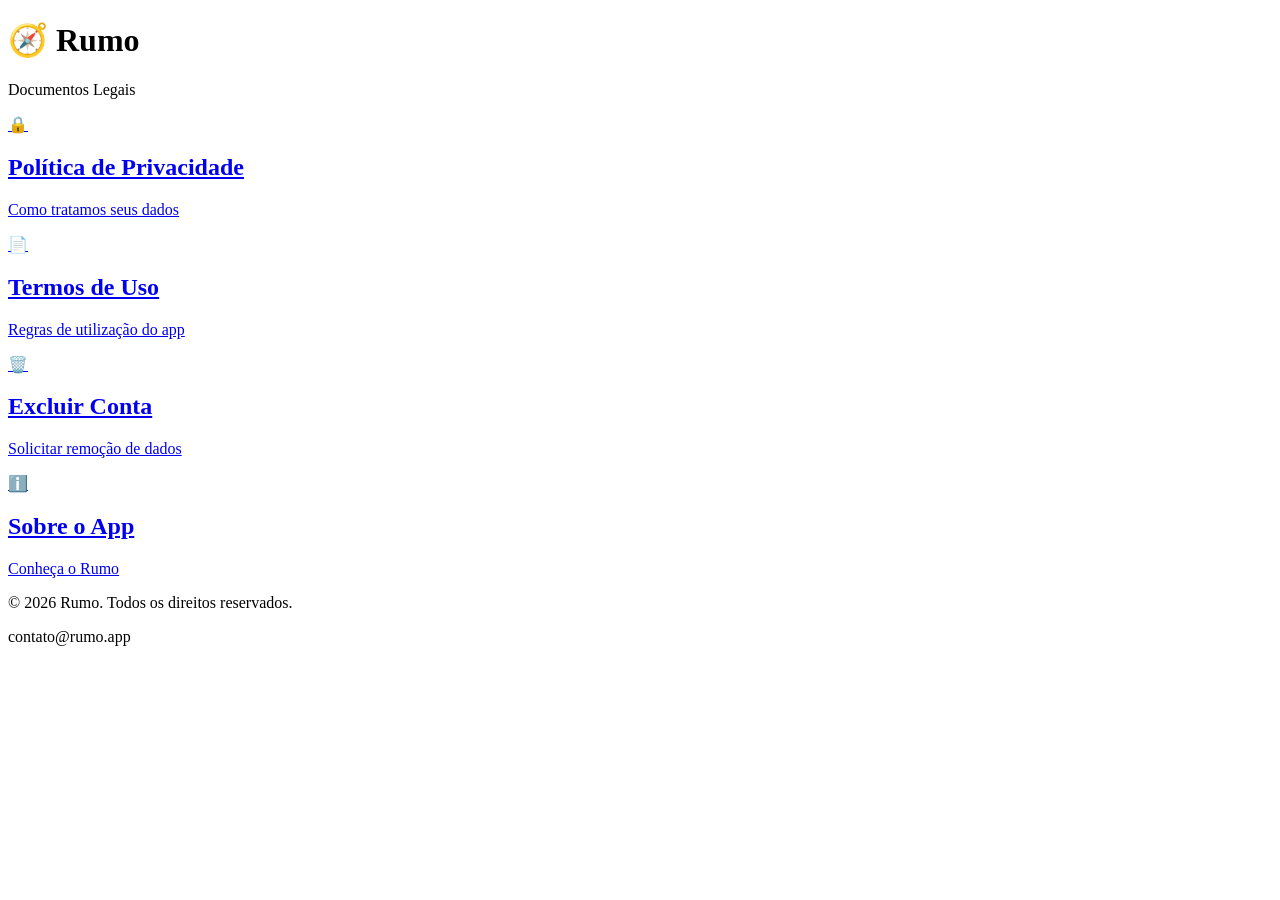
==== index.html @ d4283cb2 "Create index.html" ====
<!DOCTYPE html>
<html lang="pt-BR">
<head>
    <meta charset="UTF-8">
    <meta name="viewport" content="width=device-width, initial-scale=1.0">
    <title>Rumo - Legal</title>
    <link rel="stylesheet" href="style.css">
</head>
<body>
    <div class="container">
        <div class="header">
            <h1>🧭 Rumo</h1>
            <p>Documentos Legais</p>
        </div>
        
        <div class="cards">
            <a href="privacy-policy.html" class="card">
                <span class="icon">🔒</span>
                <h2>Política de Privacidade</h2>
                <p>Como tratamos seus dados</p>
            </a>
            
            <a href="terms-of-service.html" class="card">
                <span class="icon">📄</span>
                <h2>Termos de Uso</h2>
                <p>Regras de utilização do app</p>
            </a>
            
            <a href="delete-account.html" class="card">
                <span class="icon">🗑️</span>
                <h2>Excluir Conta</h2>
                <p>Solicitar remoção de dados</p>
            </a>
            
            <a href="about.html" class="card">
                <span class="icon">ℹ️</span>
                <h2>Sobre o App</h2>
                <p>Conheça o Rumo</p>
            </a>
        </div>
        
        <div class="footer">
            <p>© 2026 Rumo. Todos os direitos reservados.</p>
            <p>contato@rumo.app</p>
        </div>
    </div>
</body>
</html>
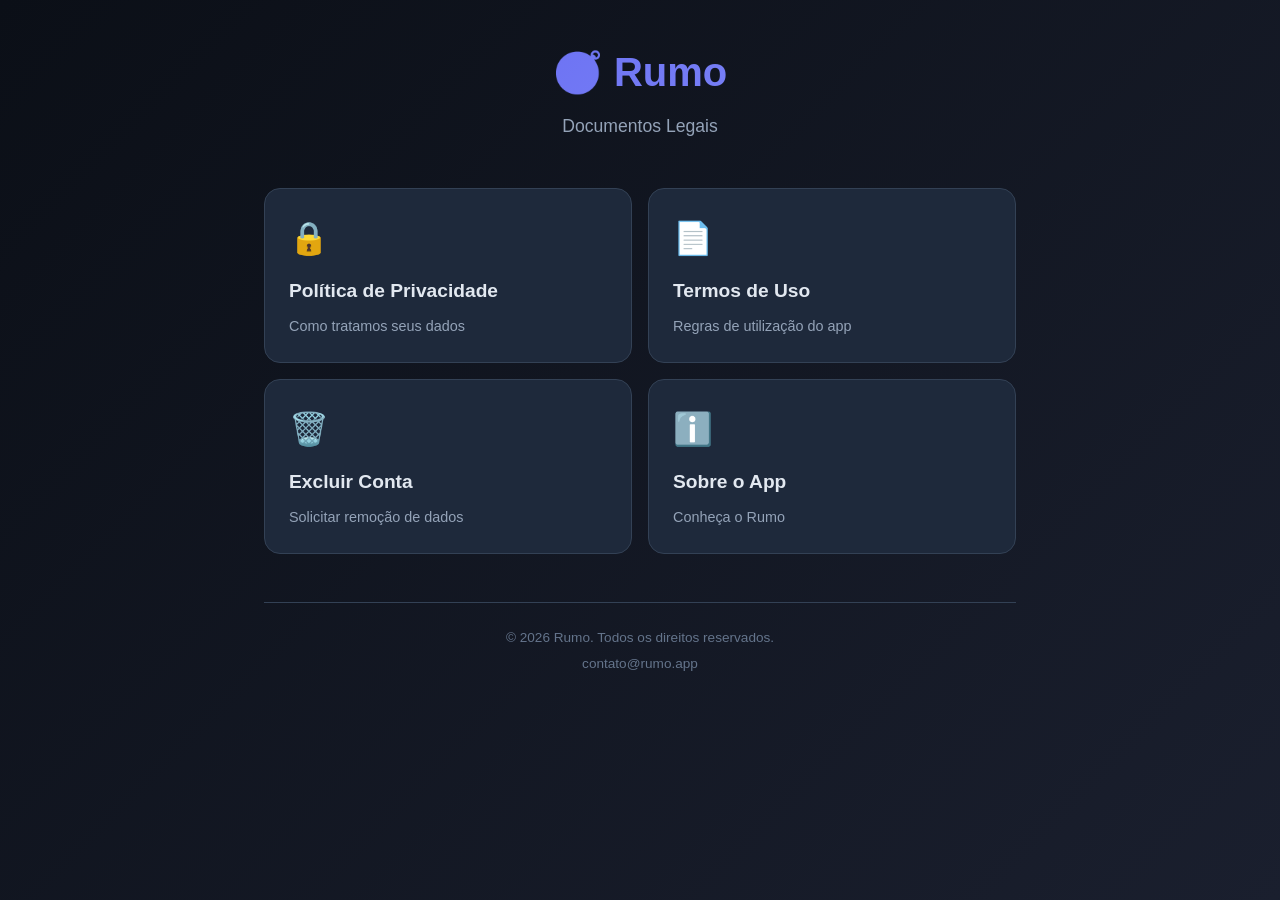
==== commit df1f80ce: "Update index.html" ====
--- a/index.html
+++ b/index.html
@@ -4,7 +4,113 @@
     <meta charset="UTF-8">
     <meta name="viewport" content="width=device-width, initial-scale=1.0">
     <title>Rumo - Legal</title>
-    <link rel="stylesheet" href="style.css">
+    <style>
+        * {
+            margin: 0;
+            padding: 0;
+            box-sizing: border-box;
+        }
+
+        body {
+            font-family: -apple-system, BlinkMacSystemFont, 'Segoe UI', 'Inter', sans-serif;
+            background: linear-gradient(135deg, #0B0F17 0%, #1A1F2E 100%);
+            color: #E2E8F0;
+            min-height: 100vh;
+            line-height: 1.6;
+        }
+
+        .container {
+            max-width: 800px;
+            margin: 0 auto;
+            padding: 40px 24px;
+        }
+
+        .header {
+            text-align: center;
+            margin-bottom: 48px;
+        }
+
+        .header h1 {
+            font-size: 2.5rem;
+            font-weight: 800;
+            margin-bottom: 8px;
+            background: linear-gradient(135deg, #6366F1, #818CF8);
+            -webkit-background-clip: text;
+            -webkit-text-fill-color: transparent;
+            background-clip: text;
+        }
+
+        .header p {
+            color: #94A3B8;
+            font-size: 1.1rem;
+        }
+
+        .cards {
+            display: grid;
+            grid-template-columns: repeat(auto-fit, minmax(250px, 1fr));
+            gap: 16px;
+            margin-bottom: 48px;
+        }
+
+        .card {
+            background: #1E293B;
+            border: 1px solid #334155;
+            border-radius: 16px;
+            padding: 24px;
+            text-decoration: none;
+            transition: all 0.3s ease;
+            display: block;
+        }
+
+        .card:hover {
+            transform: translateY(-4px);
+            border-color: #6366F1;
+            box-shadow: 0 8px 32px rgba(99, 102, 241, 0.2);
+        }
+
+        .card .icon {
+            font-size: 2rem;
+            display: block;
+            margin-bottom: 12px;
+        }
+
+        .card h2 {
+            color: #E2E8F0;
+            font-size: 1.2rem;
+            margin-bottom: 8px;
+        }
+
+        .card p {
+            color: #94A3B8;
+            font-size: 0.9rem;
+        }
+
+        .footer {
+            text-align: center;
+            color: #64748B;
+            font-size: 0.85rem;
+            padding-top: 24px;
+            border-top: 1px solid #334155;
+        }
+
+        .footer p {
+            margin-bottom: 4px;
+        }
+
+        @media (max-width: 640px) {
+            .container {
+                padding: 24px 16px;
+            }
+
+            .header h1 {
+                font-size: 2rem;
+            }
+
+            .cards {
+                grid-template-columns: 1fr;
+            }
+        }
+    </style>
 </head>
 <body>
     <div class="container">
